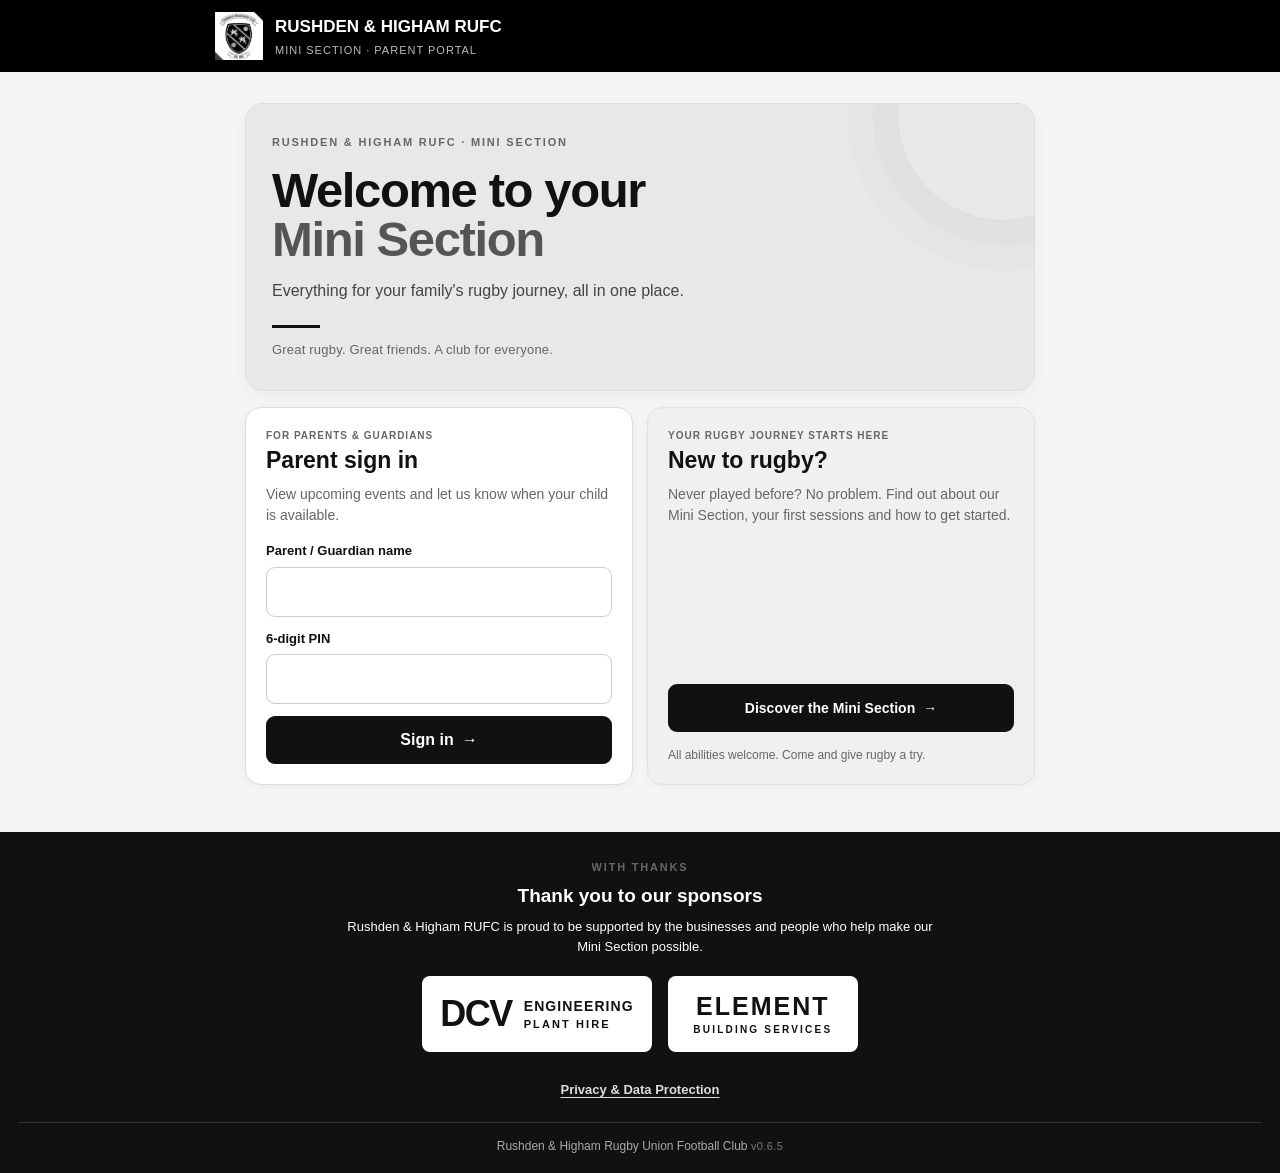
==== index.html @ d263bcb5 "chore: bump app versions [version-managed]" ====
<!DOCTYPE html>
<html lang="en"><head><meta charset="UTF-8"><meta name="viewport" content="width=device-width, initial-scale=1.0"><meta name="theme-color" content="#123b2a"><title>Match Availability | Rushden & Higham RUFC</title><link rel="stylesheet" href="style.css?v=0.6.5"></head>
<body><header class="site-header"><div class="header-inner"><img src="RHRFC.jpg" alt="Rushden & Higham RUFC crest" class="club-logo"><div class="header-copy"><div class="club-name">RUSHDEN & HIGHAM RUFC</div><div class="header-subtitle">MINI SECTION · PARENT PORTAL</div></div></div></header>
<main class="container">
<section id="loading" class="panel"><p>Loading...</p></section>
<section id="parent-home" class="landing-page" hidden>
  <div class="landing-hero">
    <p class="landing-kicker">RUSHDEN &amp; HIGHAM RUFC · MINI SECTION</p>
    <h1>Welcome to your<br><span>Mini Section</span></h1>
    <p class="landing-intro">Everything for your family's rugby journey, all in one place.</p>
    <div class="landing-rule"></div>
    <p class="landing-note">Great rugby. Great friends. A club for everyone.</p>
  </div>
  <div class="landing-options">
    <section class="landing-card sign-in-card">
      <div class="landing-card-top"><p class="eyebrow">FOR PARENTS &amp; GUARDIANS</p></div>
      <h2>Parent sign in</h2>
      <p>View upcoming events and let us know when your child is available.</p>
      <p id="login-feedback" class="form-feedback" role="alert" aria-live="polite" hidden></p>
      <form id="parent-lookup-form">
        <div class="form-group"><label for="lookup-parent-name">Parent / Guardian name</label><input type="text" id="lookup-parent-name" maxlength="100" autocomplete="name" required></div>
        <div class="form-group"><label for="lookup-parent-pin">6-digit PIN</label><input type="tel" id="lookup-parent-pin" inputmode="numeric" pattern="[0-9]{6}" minlength="6" maxlength="6" autocomplete="off" required></div>
        <button type="submit" id="lookup-button">Sign in <span aria-hidden="true">→</span></button>
      </form>
    </section>
    <section class="landing-card new-rugby-card">
      <div class="landing-card-top"><p class="eyebrow">YOUR RUGBY JOURNEY STARTS HERE</p></div>
      <h2>New to rugby?</h2>
      <p>Never played before? No problem. Find out about our Mini Section, your first sessions and how to get started.</p>
      <a class="new-members-link" href="new-members/">Discover the Mini Section <span aria-hidden="true">→</span></a>
      <div class="new-rugby-footnote">All abilities welcome. Come and give rugby a try.</div>
    </section>
  </div>
</section>
<section id="events-section" hidden><div class="panel parent-home-intro"><h2 id="welcome-heading">Your season calendar</h2><p>Upcoming fixtures and club events. Choose an event below and tap Submit availability, then select your child and mark Available, Unavailable or Unsure.</p><div class="parent-account-actions"><button type="button" class="secondary-button" id="share-access-toggle" aria-expanded="false" aria-controls="family-panel">Share Access <span aria-hidden="true">＋</span></button><button type="button" class="secondary-button" id="change-name">Logout</button></div></div><section class="panel family-panel" id="family-panel" aria-labelledby="family-heading" hidden><div class="family-panel-heading"><div><p class="eyebrow">SHARED ACCESS</p><h2 id="family-heading">Share Access</h2></div></div><p>Give another parent or carer access to the same fixtures and availability responses, so you can manage everything together.</p><div id="family-members" class="family-members"><p>Loading linked people…</p></div><div id="family-invitations" class="family-invitations"></div><div class="family-actions"><button type="button" id="family-invite-button">Invite someone</button><button type="button" class="secondary-button" id="family-leave-button" hidden>Leave shared access</button></div><p id="family-feedback" class="family-feedback" role="status" aria-live="polite" hidden></p><div id="family-invite-result" class="family-invite-result" hidden></div></section><div id="home-summary" class="home-summary" aria-live="polite"></div><div class="event-filter-bar" id="event-filters" role="group" aria-label="Filter events"><button type="button" class="event-filter active" data-event-filter="all" aria-pressed="true">All events</button><button type="button" class="event-filter" data-event-filter="needed" aria-pressed="false">Needs response</button><button type="button" class="event-filter" data-event-filter="responded" aria-pressed="false">Responded</button></div><p id="event-count" class="event-count" aria-live="polite"></p><div id="events-list"></div><div id="events-empty" class="panel" hidden></div></section>
<section id="fixture" class="panel" hidden><p class="eyebrow">UPCOMING FIXTURE</p><h1 id="opposition"></h1><div id="fixture-details"></div></section>
<section id="availability-form" class="panel" hidden><div class="form-navigation"><button type="button" class="secondary-button" id="home-button">Home</button></div><h2 id="form-heading">Player availability</h2><p id="form-intro">Please tell us whether your child or children can attend.</p><p id="form-feedback" class="form-feedback" role="alert" aria-live="polite" hidden></p><form id="submission-form"><div class="form-group" id="parent-name-group"><label for="parent-name">Parent / Guardian name</label><input type="text" id="parent-name" required maxlength="100"></div><div id="children"></div><button type="button" id="add-child">+ Add another child</button><button type="submit" id="submit-button">Submit availability</button><button type="button" class="secondary-button" id="cancel-form">Back</button></form></section>
<section id="message" class="panel" hidden></section></main><div id="success-modal" class="success-modal" role="dialog" aria-modal="true" aria-labelledby="success-modal-title" hidden><div class="success-modal-card"><h2 id="success-modal-title">Saved successfully</h2><p id="success-message-text">Your response has been saved.</p><button type="button" id="success-ok">OK</button></div></div><footer class="site-footer">
  <div class="sponsor-thanks"><p class="footer-kicker">WITH THANKS</p><h2>Thank you to our sponsors</h2><p>Rushden &amp; Higham RUFC is proud to be supported by the businesses and people who help make our Mini Section possible.</p><div class="sponsor-logos">
<a class="sponsor-logo-link" href="https://dcvengineeringltd.co.uk/" target="_blank" rel="noopener noreferrer" aria-label="Visit DCV Engineering Plant Hire website"><span class="dcv-wordmark"><strong>DCV</strong><span><b>ENGINEERING</b><small>PLANT HIRE</small></span></span></a>
<div class="sponsor-logo-static" aria-label="Element Building Services"><span class="element-wordmark"><strong>ELEMENT</strong><small>BUILDING SERVICES</small></span></div>
</div></div>
  <div class="footer-policy-link"><a href="policies/">Privacy &amp; Data Protection</a></div>
  <div class="footer-club">Rushden &amp; Higham Rugby Union Football Club <span class="app-version">v0.6.5</span></div>
</footer><script type="module" src="app.js?v=0.6.5"></script></body></html>
---- style.css ----
:root {
    --club-black: #000;
    --background: #f5f5f5;
    --text: #111;
    --muted: #666;
    --border: #ddd;
}

* {
    box-sizing: border-box;
}

html, body {
    margin: 0;
    padding: 0;
    min-height: 100%;
    font-family: Arial, Helvetica, sans-serif;
    background: var(--background);
    color: var(--text);
    line-height: 1.5;
}

button, input, select {
    font: inherit;
}

button {
    cursor: pointer;
}

[hidden] {
    display: none !important;
}

/* HEADER */

.site-header {
    background: #000;
    color: white;
    padding: 12px 16px;
    position: sticky;
    top: 0;
    z-index: 20;
}

.header-inner {
    max-width: 850px;
    margin: auto;
    display: flex;
    align-items: center;
    gap: 12px;
}

.club-logo {
    width: 48px;
    height: 48px;
    object-fit: contain;
    flex-shrink: 0;
}

.header-copy {
    min-width: 0;
}

.club-name {
    font-size: 17px;
    font-weight: 700;
}

.header-subtitle {
    font-size: 11px;
    color: #bbb;
    margin-top: 2px;
    letter-spacing: 1px;
}

/* MAIN LAYOUT */

.container {
    max-width: 850px;
    margin: 0 auto;
    padding: 15px;
}

.panel {
    background: white;
    border-radius: 14px;
    padding: 18px;
    margin-bottom: 15px;
    box-shadow: 0 1px 4px rgba(0,0,0,.05);
}

h1, h2, h3 {
    margin-top: 0;
}

h1 {
    font-size: 25px;
    margin-bottom: 12px;
}

h2 {
    font-size: 22px;
    margin-bottom: 6px;
}

h3 {
    font-size: 17px;
}

p {
    margin-top: 0;
}

.eyebrow {
    color: #666;
    font-size: 12px;
    font-weight: 700;
    letter-spacing: 1px;
}

#fixture-details {
    color: #666;
    font-size: 14px;
}

/* FORMS */

.form-group {
    margin-bottom: 15px;
}

.form-group label,
.child-card label {
    display: block;
    font-weight: 700;
    margin-bottom: 6px;
}

input, select {
    width: 100%;
    padding: 13px;
    border: 1px solid #ccc;
    border-radius: 9px;
    font-size: 16px;
    background: white;
    color: #111;
}

input:focus, select:focus {
    outline: none;
    border-color: #555;
    box-shadow: 0 0 0 2px rgba(0,0,0,.08);
}

/* CHILD CARDS */

.child-card {
    background: #fafafa;
    border: 1px solid #e0e0e0;
    border-left: 4px solid #111;
    border-radius: 10px;
    padding: 16px;
    margin: 18px 0;
}

.child-card h3 {
    margin-bottom: 14px;
    color: #111;
}

.child-card .form-group {
    margin-bottom: 15px;
}

/* BUTTONS */

button {
    width: 100%;
    padding: 15px;
    border: 0;
    border-radius: 11px;
    font-size: 16px;
    font-weight: 700;
    margin-top: 12px;
}

#add-child {
    background: #e5e5e5;
    color: #111;
}

#submit-button {
    background: #000;
    color: white;
}

.remove-child {
    background: #c82333;
    color: white;
    padding: 10px 13px;
    font-size: 14px;
    border-radius: 9px;
}

button:disabled {
    opacity: .6;
    cursor: wait;
}

/* MESSAGES */

.success-message {
    color: #0f5132;
    font-weight: 700;
}

.error-message {
    color: #c82333;
    font-weight: 700;
}

.edit-link {
    overflow-wrap: anywhere;
    padding: 12px;
    background: #eee;
    border-radius: 9px;
    display: block;
    margin: 12px 0;
}

/* FOOTER */

footer {
    text-align: center;
    padding: 20px;
    color: #666;
    font-size: 13px;
}

/* MOBILE */

@media (max-width: 520px) {
    .container {
        padding: 10px;
    }

    .panel {
        border-radius: 12px;
        padding: 15px;
    }

    h1 {
        font-size: 23px;
    }

    .club-name {
        font-size: 16px;
    }

    .club-logo {
        width: 44px;
        height: 44px;
    }

    .child-card {
        padding: 14px;
    }
}
/* CENTRAL PARENT HOME */
.event-card h2{margin-bottom:8px}.event-card p{margin-bottom:7px}.event-groups{color:#666;font-size:14px}
.response-status{display:inline-block;padding:5px 10px;border-radius:20px;font-size:13px;font-weight:700}
.status-done{background:#e5f3e9;color:#14532d}.status-pending{background:#fff1d6;color:#805400}.status-available{background:#e5f3e9;color:#14532d}.status-unavailable{background:#fce8e8;color:#922b2b}.status-unsure{background:#f0edf8;color:#59447b}.status-mixed{background:#edf2e8;color:#40552d}
.secondary-button{background:#e5e5e5;color:#111}input[readonly],select:disabled{background:#f1f1f1;color:#555}

/* CURRENT SEASON CALENDAR */
.calendar-event{border-left:5px solid #777}
.calendar-match{border-left-color:#2f855a}
.calendar-training{border-left-color:#805ad5}
.calendar-other{border-left-color:#dd8b32}
.calendar-holiday{border-left-color:#d6a928}
.calendar-cancelled{border-left-color:#999;opacity:.78}


/* Parent form feedback and calendar event colours */
.form-feedback{padding:11px 13px;margin:10px 0 14px;border-radius:9px;background:#f8d7da;color:#842029;font-size:14px;font-weight:600}
.calendar-match-home{border-left-color:#198754}
.calendar-match-away{border-left-color:#0d6efd}
/* Keep each parent-card heading in the same colour as its side stripe. */
.calendar-match:not(.calendar-match-home):not(.calendar-match-away) .eyebrow{color:#2f855a}
.calendar-match-home .eyebrow{color:#198754}
.calendar-match-away .eyebrow{color:#0d6efd}
.calendar-training .eyebrow{color:#8960ad}
.calendar-other .eyebrow{color:#d97706}
.calendar-holiday .eyebrow{color:#d6a900}
.calendar-cancelled .eyebrow{color:#777}
.calendar-training{border-left-color:#8960ad}
.calendar-other{border-left-color:#d97706}
.calendar-holiday{border-left-color:#d6a900}
.calendar-cancelled{border-left-color:#999;opacity:.78}


/* Parent Home usability */
.parent-home-intro .secondary-button{width:auto;min-width:150px;padding:10px 16px;margin-top:4px}
.home-summary{display:grid;grid-template-columns:repeat(3,minmax(0,1fr));gap:10px;margin:0 0 14px}
.summary-item{background:#fff;border:1px solid var(--border);border-radius:12px;padding:12px;text-align:center;display:flex;flex-direction:column;gap:2px}
.summary-item strong{font-size:23px;line-height:1.2}
.summary-item span{font-size:12px;color:var(--muted)}
.event-filter-bar{display:flex;gap:8px;overflow-x:auto;padding:2px 0 8px;margin-bottom:4px}
.event-filter-bar .event-filter{width:auto;white-space:nowrap;flex:0 0 auto;margin:0;padding:9px 14px;border:1px solid var(--border);background:#fff;color:#222;font-size:14px;border-radius:22px}
.event-filter-bar .event-filter.active{background:#111;color:#fff;border-color:#111}
.event-count{font-size:13px;color:var(--muted);margin:0 2px 10px}
.event-card{position:relative}
.event-card h2{overflow-wrap:anywhere}
.event-card button:not(.secondary-button){max-width:320px}
@media(max-width:520px){.home-summary{gap:7px}.summary-item{padding:10px 5px}.summary-item strong{font-size:21px}.summary-item span{font-size:11px}.event-filter-bar .event-filter{font-size:13px;padding:9px 12px}.event-card button:not(.secondary-button){max-width:none}}


/* Parent response form refinements */
.child-card-heading{display:flex;align-items:center;justify-content:space-between;gap:12px;margin-bottom:14px}
.child-card-heading h3{margin:0}
.child-card .remove-child{width:auto;margin:0;padding:6px 10px;background:#f3e4e4;color:#842029;border:1px solid #e6caca;font-size:13px;border-radius:7px;flex:0 0 auto}
.form-navigation{display:flex;justify-content:flex-end;margin-bottom:12px}
.form-navigation button{width:auto;min-width:90px;margin:0;padding:9px 16px}
#cancel-form{background:#e5e5e5;color:#111}
.success-modal[hidden]{display:none}
.success-modal{position:fixed;inset:0;z-index:100;background:rgba(0,0,0,.55);display:flex;align-items:center;justify-content:center;padding:20px}
.success-modal-card{width:min(100%,380px);background:#fff;border-radius:14px;padding:24px;text-align:center;box-shadow:0 12px 40px rgba(0,0,0,.25)}
.success-modal-card h2{font-size:21px;margin-bottom:10px}
.success-modal-card p{margin-bottom:18px}
.success-modal-card button{margin:0;background:#000;color:#fff}


/* Compact parent event cards; only differing age-group options are emphasised */
.event-card.panel{padding:12px 14px;margin-bottom:10px;border-radius:11px}
.event-card h2{font-size:19px;line-height:1.25;margin-bottom:5px}
.event-card p{margin-bottom:4px}
.event-card .event-groups{font-size:13px}
.event-card .event-groups-different{display:inline-block;padding:2px 7px;border-radius:6px;background:#fff1c2;color:#704f00;font-weight:800}
@media(max-width:520px){.event-card.panel{padding:11px 12px;margin-bottom:9px}.event-card h2{font-size:18px}}

/* Small parent-site release number */
.app-version{font-size:11px;color:#888;margin:4px 0 0;letter-spacing:.4px}


/* New members link on the parent landing page */
.new-members-prompt{display:flex;align-items:center;justify-content:space-between;gap:14px;margin-top:20px;padding:15px;background:#f5f5f5;border:1px solid #ddd;border-radius:11px}
.new-members-prompt strong{display:block;margin-bottom:3px}
.new-members-prompt p{margin:0;color:#666;font-size:14px}
.new-members-link{display:inline-flex;align-items:center;justify-content:center;flex:0 0 auto;min-height:42px;padding:10px 16px;border-radius:9px;background:#000;color:#fff;text-decoration:none;font-weight:700;font-size:14px}
@media(max-width:420px){.new-members-prompt{align-items:stretch;flex-direction:column}.new-members-link{width:100%}}


/* MINI SECTION LANDING PAGE */
.landing-page{max-width:850px;margin:0 auto;padding:16px 15px 24px}
.landing-hero{position:relative;overflow:hidden;background:#e8e8e8;color:#111;border:1px solid #dedede;border-radius:18px;padding:30px 26px;margin-bottom:16px;box-shadow:0 4px 16px rgba(0,0,0,.045)}
.landing-hero:after{content:"";position:absolute;width:210px;height:210px;border:1px solid rgba(0,0,0,.055);border-radius:50%;right:-75px;top:-95px;box-shadow:0 0 0 24px rgba(0,0,0,.018),0 0 0 50px rgba(0,0,0,.012);pointer-events:none}
.landing-kicker,.footer-kicker{font-size:11px;letter-spacing:1.8px;font-weight:800;color:#666;margin:0 0 15px}
.landing-hero h1{font-size:clamp(34px,7vw,49px);line-height:1.02;letter-spacing:-1.4px;margin:0 0 14px;max-width:550px}
.landing-hero h1 span{color:#555}
.landing-intro{font-size:16px;color:#444;max-width:470px;margin:0}
.landing-rule{height:3px;width:48px;background:#111;margin:22px 0 12px}
.landing-note{font-size:13px;color:#666;margin:0;letter-spacing:.2px}
.landing-options{display:grid;grid-template-columns:1fr 1fr;gap:14px}
.landing-card{background:#fff;border:1px solid #ddd;border-radius:16px;padding:20px;box-shadow:0 2px 9px rgba(0,0,0,.045);display:flex;flex-direction:column}
.landing-card .eyebrow{margin:0;font-size:10px;letter-spacing:1px}
.landing-card h2{font-size:23px;margin:0 0 7px}
.landing-card>p:not(.eyebrow){font-size:14px;color:#666;margin:0 0 15px}
.landing-card .form-group{margin-bottom:12px}
.landing-card label{font-size:13px}
.landing-card input{padding:12px;border-radius:9px}
.landing-card button,.landing-card .new-members-link{width:100%;min-height:48px;margin-top:3px;display:flex;align-items:center;justify-content:center;gap:8px;background:#111;color:#fff;text-decoration:none;border-radius:9px;font-weight:700;padding:12px 16px}
.landing-card .new-members-link{margin-top:auto}
.new-rugby-card{background:#f0f0f0;border-color:#e2e2e2}
.new-rugby-footnote{font-size:12px;color:#666;margin-top:14px}
.site-footer{background:#111;color:#fff;text-align:center;margin-top:8px;padding:27px 18px 18px}
.sponsor-thanks{max-width:600px;margin:0 auto 20px}
.sponsor-thanks .footer-kicker{margin-bottom:6px}
.sponsor-thanks h2{font-size:19px;margin:0 0 7px}
.sponsor-thanks>p:last-child{font-size:13px;color:#bbb;margin:0}
.footer-club{border-top:1px solid #333;padding-top:14px;color:#aaa;font-size:12px}
.site-footer .app-version{color:#777}
@media(max-width:620px){.landing-options{grid-template-columns:1fr}.landing-hero{padding:25px 21px}.landing-card{padding:18px}.landing-card .new-members-link{margin-top:6px}}

/* DIRECT FIXTURE LINKS: keep the parent focused on the selected fixture */
.fixture-entry .landing-hero,
.fixture-entry .new-rugby-card{display:none}
.fixture-entry .landing-options{grid-template-columns:minmax(0,520px);justify-content:center}
.fixture-entry .landing-card{width:100%}
.fixture-entry .landing-page{padding-top:8px}
#fixture{max-width:620px;margin:0 auto 14px}
@media(max-width:620px){.fixture-entry .landing-options{grid-template-columns:1fr}}



/* Sponsor logos */
.sponsor-logos{display:flex;justify-content:center;align-items:stretch;gap:16px;flex-wrap:wrap;margin:20px auto 0}
.sponsor-logo-link,.sponsor-logo-static{display:flex;align-items:center;justify-content:center;min-width:190px;min-height:76px;padding:12px 18px;border-radius:8px;background:#fff;text-decoration:none}
.sponsor-logo-link{transition:opacity .15s ease}
.sponsor-logo-link:hover{opacity:.82}
.dcv-wordmark{display:flex;align-items:center;gap:12px;color:#111;line-height:1}
.dcv-wordmark>strong{font-size:36px;font-weight:900;letter-spacing:-1.5px}
.dcv-wordmark>span{display:flex;flex-direction:column;align-items:flex-start;gap:6px}
.dcv-wordmark b{font-size:14px;font-weight:800;letter-spacing:1.1px;line-height:1}
.dcv-wordmark small{font-size:11px;font-weight:800;letter-spacing:2.1px;line-height:1}
.element-wordmark{display:flex;flex-direction:column;align-items:center;justify-content:center;color:#111;line-height:1.05}
.element-wordmark strong{font-size:25px;font-weight:900;letter-spacing:2px}
.element-wordmark small{font-size:10px;font-weight:800;letter-spacing:2.2px;margin-top:6px}

/* Family sharing */
.family-panel{margin-top:1.25rem;border:1px solid var(--line,#e3e8e5)}
.family-panel>p{color:var(--muted,#65736b);line-height:1.55}
.family-panel-heading h2{margin:.1rem 0 .5rem}
.family-members{display:grid;gap:.55rem;margin:1rem 0}
.family-member{display:flex;align-items:center;justify-content:space-between;gap:.75rem;padding:.75rem .9rem;background:var(--surface-soft,#f5f7f5);border-radius:12px}
.family-member-name{font-weight:650}
.family-member-you{font-size:.82rem;color:var(--muted,#65736b);margin-left:.4rem}
.family-invitation{display:flex;align-items:center;justify-content:space-between;gap:.75rem;padding:.7rem 0;border-top:1px solid var(--line,#e3e8e5);font-size:.9rem}
.family-actions{display:flex;gap:.65rem;flex-wrap:wrap;margin-top:.9rem}
.family-feedback{margin:.75rem 0;padding:.7rem .85rem;border-radius:10px;background:var(--surface-soft,#f5f7f5)}
.family-invite-result{margin-top:.8rem;padding:.8rem;border:1px solid var(--line,#e3e8e5);border-radius:12px;overflow-wrap:anywhere}
.family-invite-result input{width:100%;margin:.4rem 0;padding:.7rem;border:1px solid var(--line,#d9e1dc);border-radius:8px}
.family-small-button{font-size:.82rem;padding:.4rem .65rem}
@media(max-width:520px){.family-member,.family-invitation{align-items:flex-start;flex-direction:column}}


/* Share Access placement and compact account controls */
.parent-account-actions{display:flex;align-items:center;justify-content:space-between;gap:10px;flex-wrap:wrap;margin-top:12px}
.parent-account-actions button{width:auto;min-width:130px;margin:0;padding:10px 15px;font-size:14px}
.family-panel{margin-top:0}
.family-panel-heading h2{margin:.1rem 0 .5rem}
@media(max-width:420px){.parent-account-actions{align-items:stretch}.parent-account-actions button{flex:1}}

/* PRIVACY & DATA PROTECTION LINK */
.footer-policy-link{margin:0 auto 14px}.footer-policy-link a{display:inline-block;color:#ddd;text-decoration:underline;text-underline-offset:3px;font-weight:700;font-size:13px;padding:8px 12px}
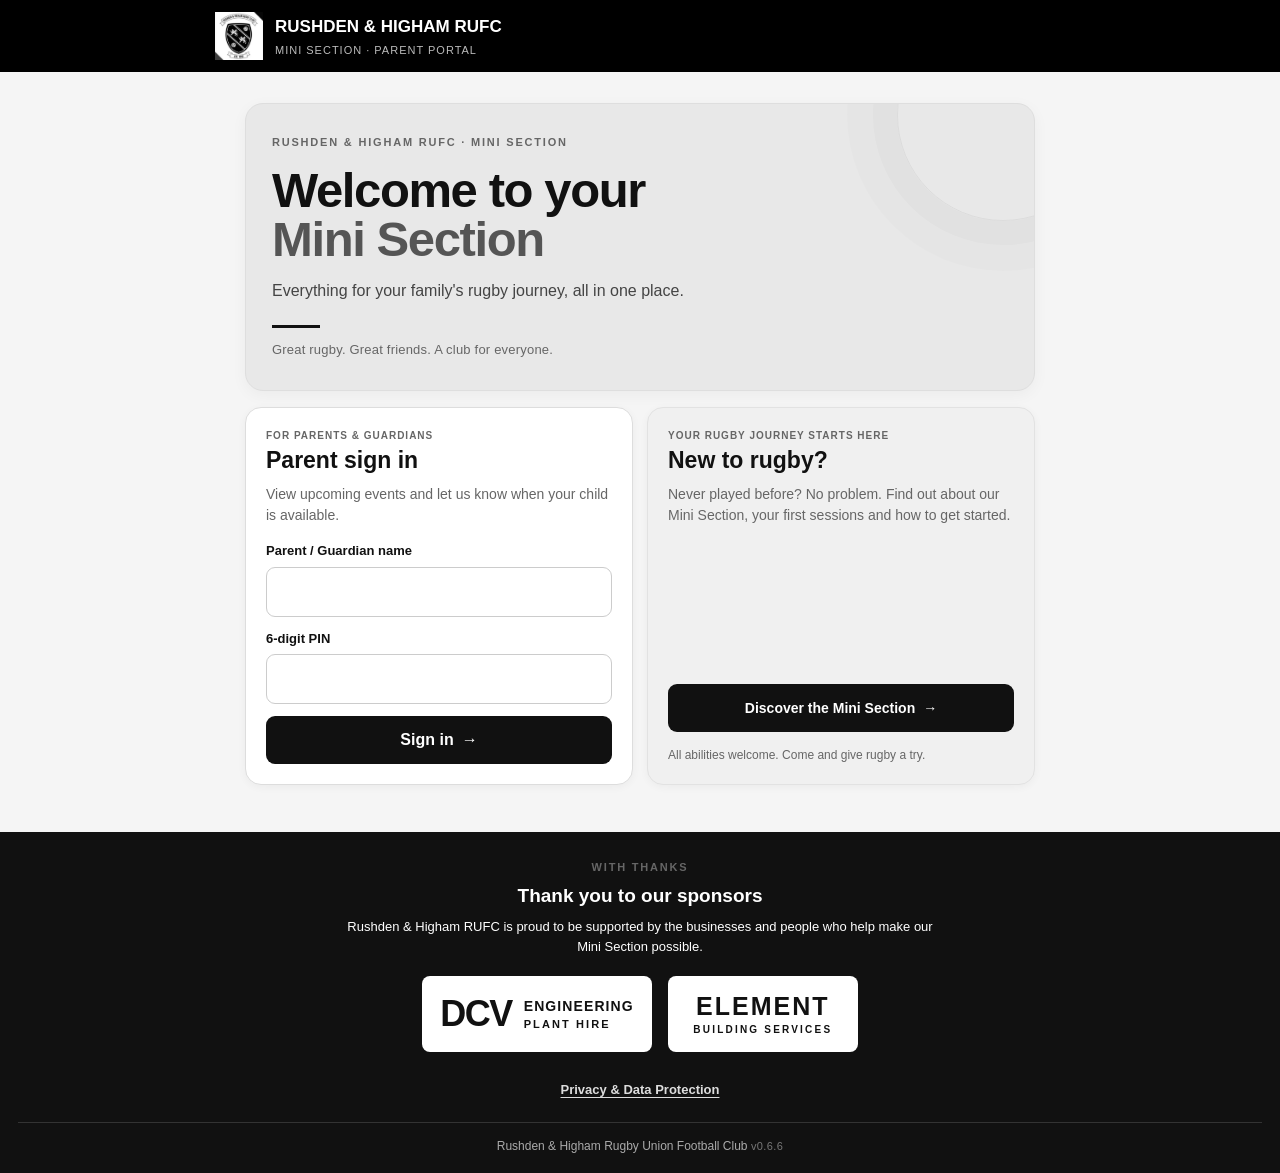
==== commit 0d873e0b: "chore: bump app versions [version-managed]" ====
--- a/index.html
+++ b/index.html
@@ -1,5 +1,5 @@
 <!DOCTYPE html>
-<html lang="en"><head><meta charset="UTF-8"><meta name="viewport" content="width=device-width, initial-scale=1.0"><meta name="theme-color" content="#123b2a"><title>Match Availability | Rushden & Higham RUFC</title><link rel="stylesheet" href="style.css?v=0.6.5"></head>
+<html lang="en"><head><meta charset="UTF-8"><meta name="viewport" content="width=device-width, initial-scale=1.0"><meta name="theme-color" content="#123b2a"><title>Match Availability | Rushden & Higham RUFC</title><link rel="stylesheet" href="style.css?v=0.6.6"></head>
 <body><header class="site-header"><div class="header-inner"><img src="RHRFC.jpg" alt="Rushden & Higham RUFC crest" class="club-logo"><div class="header-copy"><div class="club-name">RUSHDEN & HIGHAM RUFC</div><div class="header-subtitle">MINI SECTION · PARENT PORTAL</div></div></div></header>
 <main class="container">
 <section id="loading" class="panel"><p>Loading...</p></section>
@@ -41,5 +41,5 @@
 <div class="sponsor-logo-static" aria-label="Element Building Services"><span class="element-wordmark"><strong>ELEMENT</strong><small>BUILDING SERVICES</small></span></div>
 </div></div>
   <div class="footer-policy-link"><a href="policies/">Privacy &amp; Data Protection</a></div>
-  <div class="footer-club">Rushden &amp; Higham Rugby Union Football Club <span class="app-version">v0.6.5</span></div>
-</footer><script type="module" src="app.js?v=0.6.5"></script></body></html>+  <div class="footer-club">Rushden &amp; Higham Rugby Union Football Club <span class="app-version">v0.6.6</span></div>
+</footer><script type="module" src="app.js?v=0.6.6"></script></body></html>
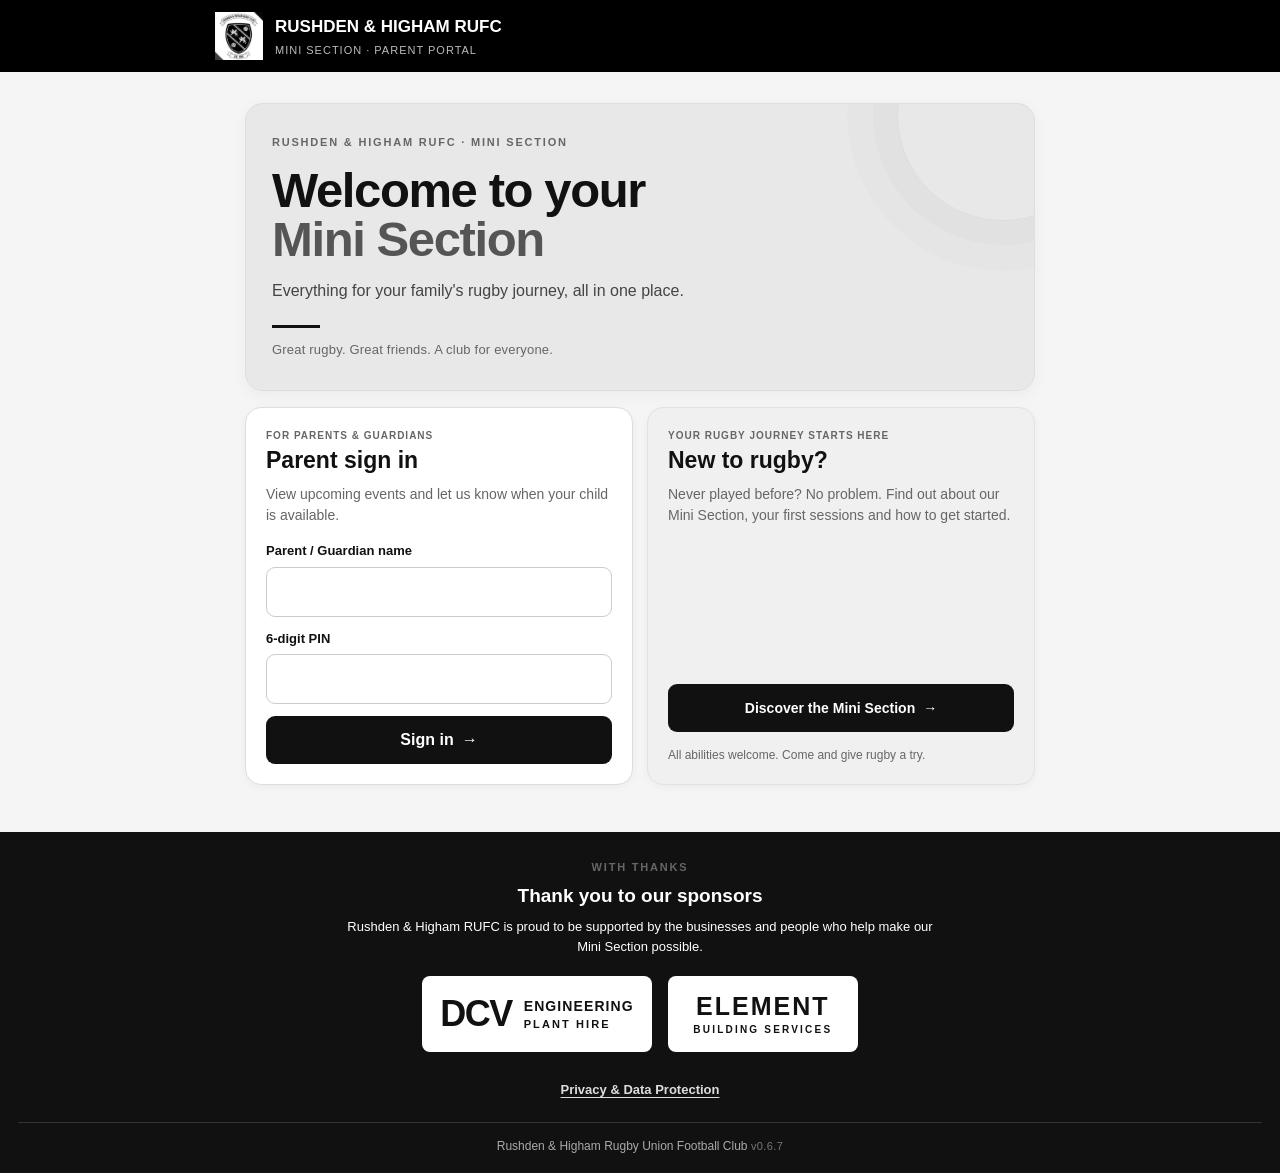
==== commit d8bd03b1: "chore: bump app versions [version-managed]" ====
--- a/index.html
+++ b/index.html
@@ -1,5 +1,5 @@
 <!DOCTYPE html>
-<html lang="en"><head><meta charset="UTF-8"><meta name="viewport" content="width=device-width, initial-scale=1.0"><meta name="theme-color" content="#123b2a"><title>Match Availability | Rushden & Higham RUFC</title><link rel="stylesheet" href="style.css?v=0.6.6"></head>
+<html lang="en"><head><meta charset="UTF-8"><meta name="viewport" content="width=device-width, initial-scale=1.0"><meta name="theme-color" content="#123b2a"><title>Match Availability | Rushden & Higham RUFC</title><link rel="stylesheet" href="style.css?v=0.6.7"></head>
 <body><header class="site-header"><div class="header-inner"><img src="RHRFC.jpg" alt="Rushden & Higham RUFC crest" class="club-logo"><div class="header-copy"><div class="club-name">RUSHDEN & HIGHAM RUFC</div><div class="header-subtitle">MINI SECTION · PARENT PORTAL</div></div></div></header>
 <main class="container">
 <section id="loading" class="panel"><p>Loading...</p></section>
@@ -41,5 +41,5 @@
 <div class="sponsor-logo-static" aria-label="Element Building Services"><span class="element-wordmark"><strong>ELEMENT</strong><small>BUILDING SERVICES</small></span></div>
 </div></div>
   <div class="footer-policy-link"><a href="policies/">Privacy &amp; Data Protection</a></div>
-  <div class="footer-club">Rushden &amp; Higham Rugby Union Football Club <span class="app-version">v0.6.6</span></div>
-</footer><script type="module" src="app.js?v=0.6.6"></script></body></html>+  <div class="footer-club">Rushden &amp; Higham Rugby Union Football Club <span class="app-version">v0.6.7</span></div>
+</footer><script type="module" src="app.js?v=0.6.7"></script></body></html>
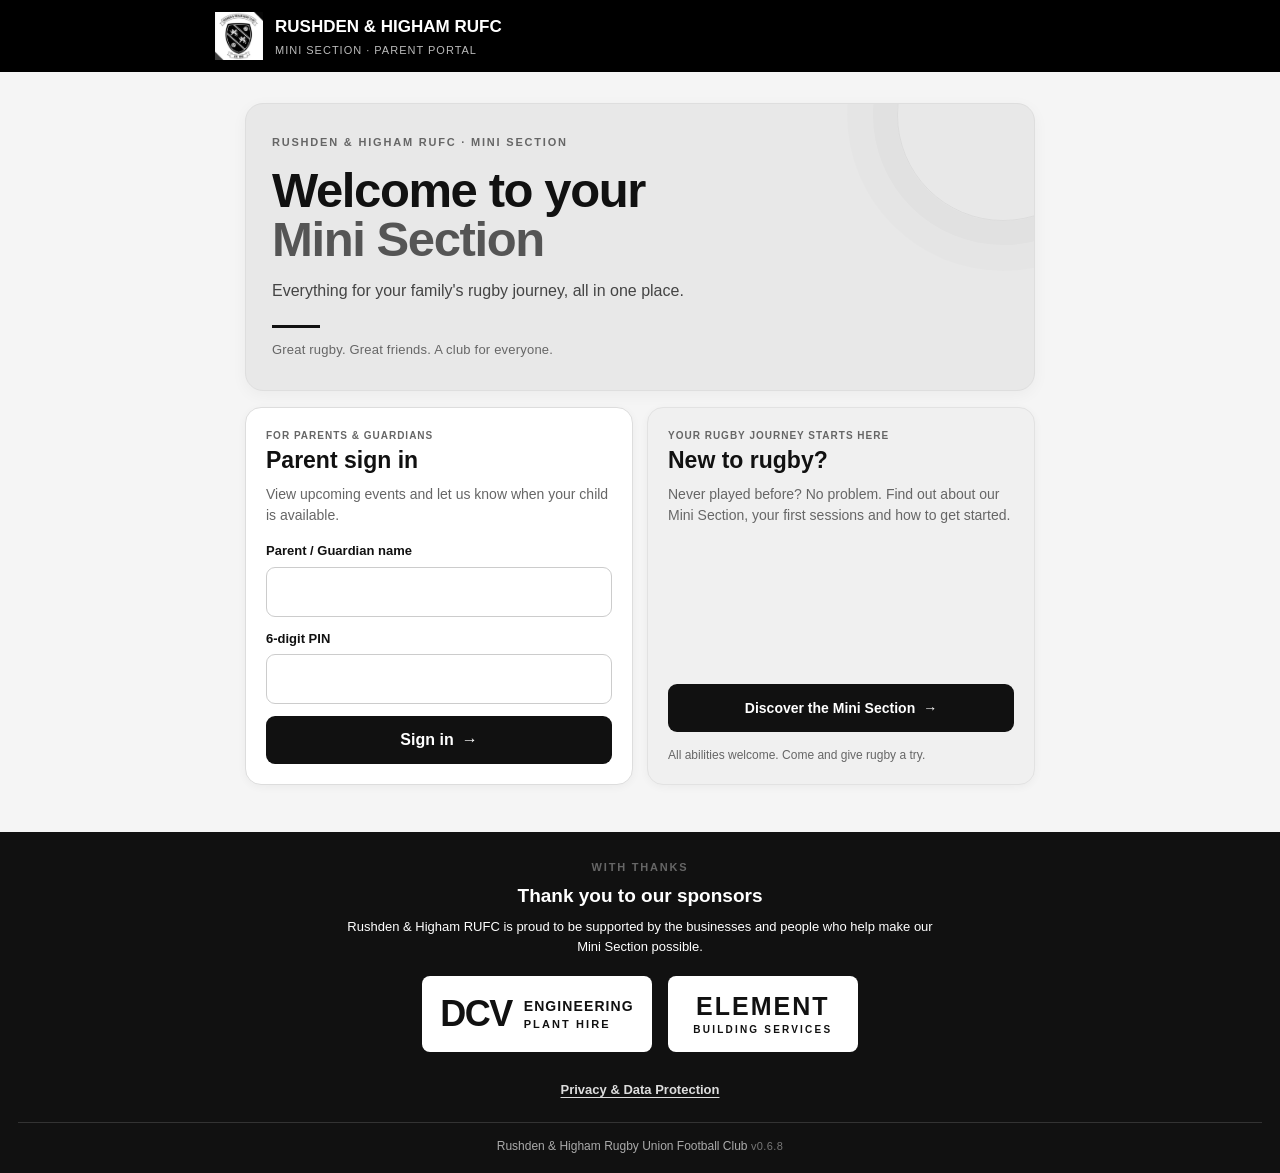
==== commit a5de2dea: "chore: bump app versions [version-managed]" ====
--- a/index.html
+++ b/index.html
@@ -1,5 +1,5 @@
 <!DOCTYPE html>
-<html lang="en"><head><meta charset="UTF-8"><meta name="viewport" content="width=device-width, initial-scale=1.0"><meta name="theme-color" content="#123b2a"><title>Match Availability | Rushden & Higham RUFC</title><link rel="stylesheet" href="style.css?v=0.6.7"></head>
+<html lang="en"><head><meta charset="UTF-8"><meta name="viewport" content="width=device-width, initial-scale=1.0"><meta name="theme-color" content="#123b2a"><title>Match Availability | Rushden & Higham RUFC</title><link rel="stylesheet" href="style.css?v=0.6.8"></head>
 <body><header class="site-header"><div class="header-inner"><img src="RHRFC.jpg" alt="Rushden & Higham RUFC crest" class="club-logo"><div class="header-copy"><div class="club-name">RUSHDEN & HIGHAM RUFC</div><div class="header-subtitle">MINI SECTION · PARENT PORTAL</div></div></div></header>
 <main class="container">
 <section id="loading" class="panel"><p>Loading...</p></section>
@@ -41,5 +41,5 @@
 <div class="sponsor-logo-static" aria-label="Element Building Services"><span class="element-wordmark"><strong>ELEMENT</strong><small>BUILDING SERVICES</small></span></div>
 </div></div>
   <div class="footer-policy-link"><a href="policies/">Privacy &amp; Data Protection</a></div>
-  <div class="footer-club">Rushden &amp; Higham Rugby Union Football Club <span class="app-version">v0.6.7</span></div>
-</footer><script type="module" src="app.js?v=0.6.7"></script></body></html>+  <div class="footer-club">Rushden &amp; Higham Rugby Union Football Club <span class="app-version">v0.6.8</span></div>
+</footer><script type="module" src="app.js?v=0.6.8"></script></body></html>
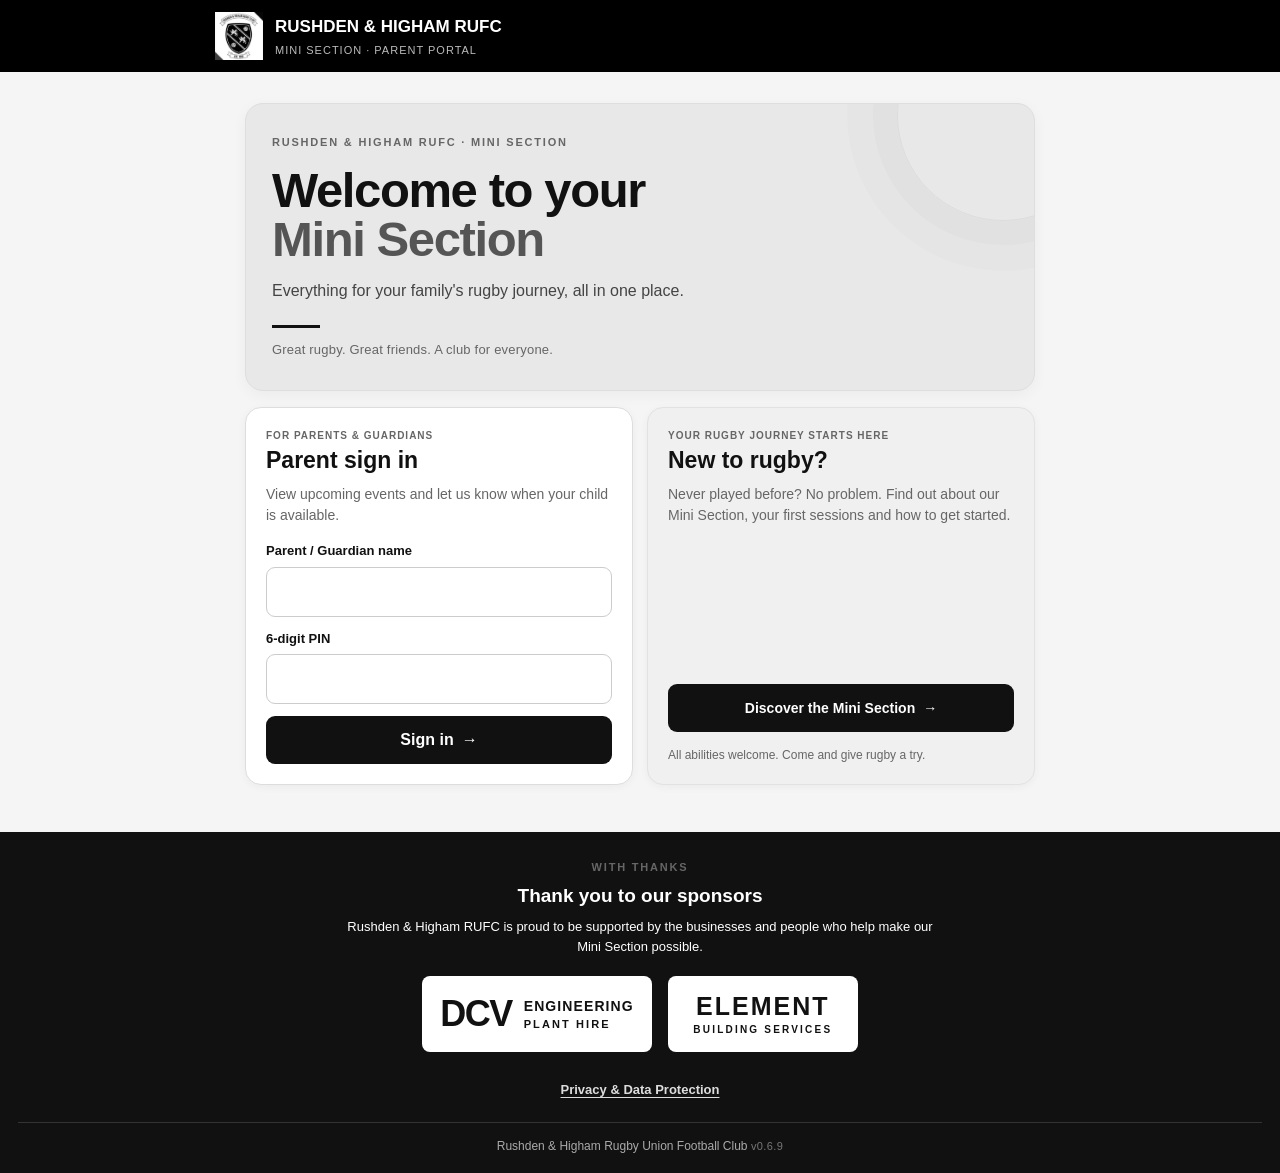
==== commit e7add78f: "chore: bump app versions [version-managed]" ====
--- a/index.html
+++ b/index.html
@@ -1,5 +1,5 @@
 <!DOCTYPE html>
-<html lang="en"><head><meta charset="UTF-8"><meta name="viewport" content="width=device-width, initial-scale=1.0"><meta name="theme-color" content="#123b2a"><title>Match Availability | Rushden & Higham RUFC</title><link rel="stylesheet" href="style.css?v=0.6.8"></head>
+<html lang="en"><head><meta charset="UTF-8"><meta name="viewport" content="width=device-width, initial-scale=1.0"><meta name="theme-color" content="#123b2a"><title>Match Availability | Rushden & Higham RUFC</title><link rel="stylesheet" href="style.css?v=0.6.9"></head>
 <body><header class="site-header"><div class="header-inner"><img src="RHRFC.jpg" alt="Rushden & Higham RUFC crest" class="club-logo"><div class="header-copy"><div class="club-name">RUSHDEN & HIGHAM RUFC</div><div class="header-subtitle">MINI SECTION · PARENT PORTAL</div></div></div></header>
 <main class="container">
 <section id="loading" class="panel"><p>Loading...</p></section>
@@ -41,5 +41,5 @@
 <div class="sponsor-logo-static" aria-label="Element Building Services"><span class="element-wordmark"><strong>ELEMENT</strong><small>BUILDING SERVICES</small></span></div>
 </div></div>
   <div class="footer-policy-link"><a href="policies/">Privacy &amp; Data Protection</a></div>
-  <div class="footer-club">Rushden &amp; Higham Rugby Union Football Club <span class="app-version">v0.6.8</span></div>
-</footer><script type="module" src="app.js?v=0.6.8"></script></body></html>+  <div class="footer-club">Rushden &amp; Higham Rugby Union Football Club <span class="app-version">v0.6.9</span></div>
+</footer><script type="module" src="app.js?v=0.6.9"></script></body></html>
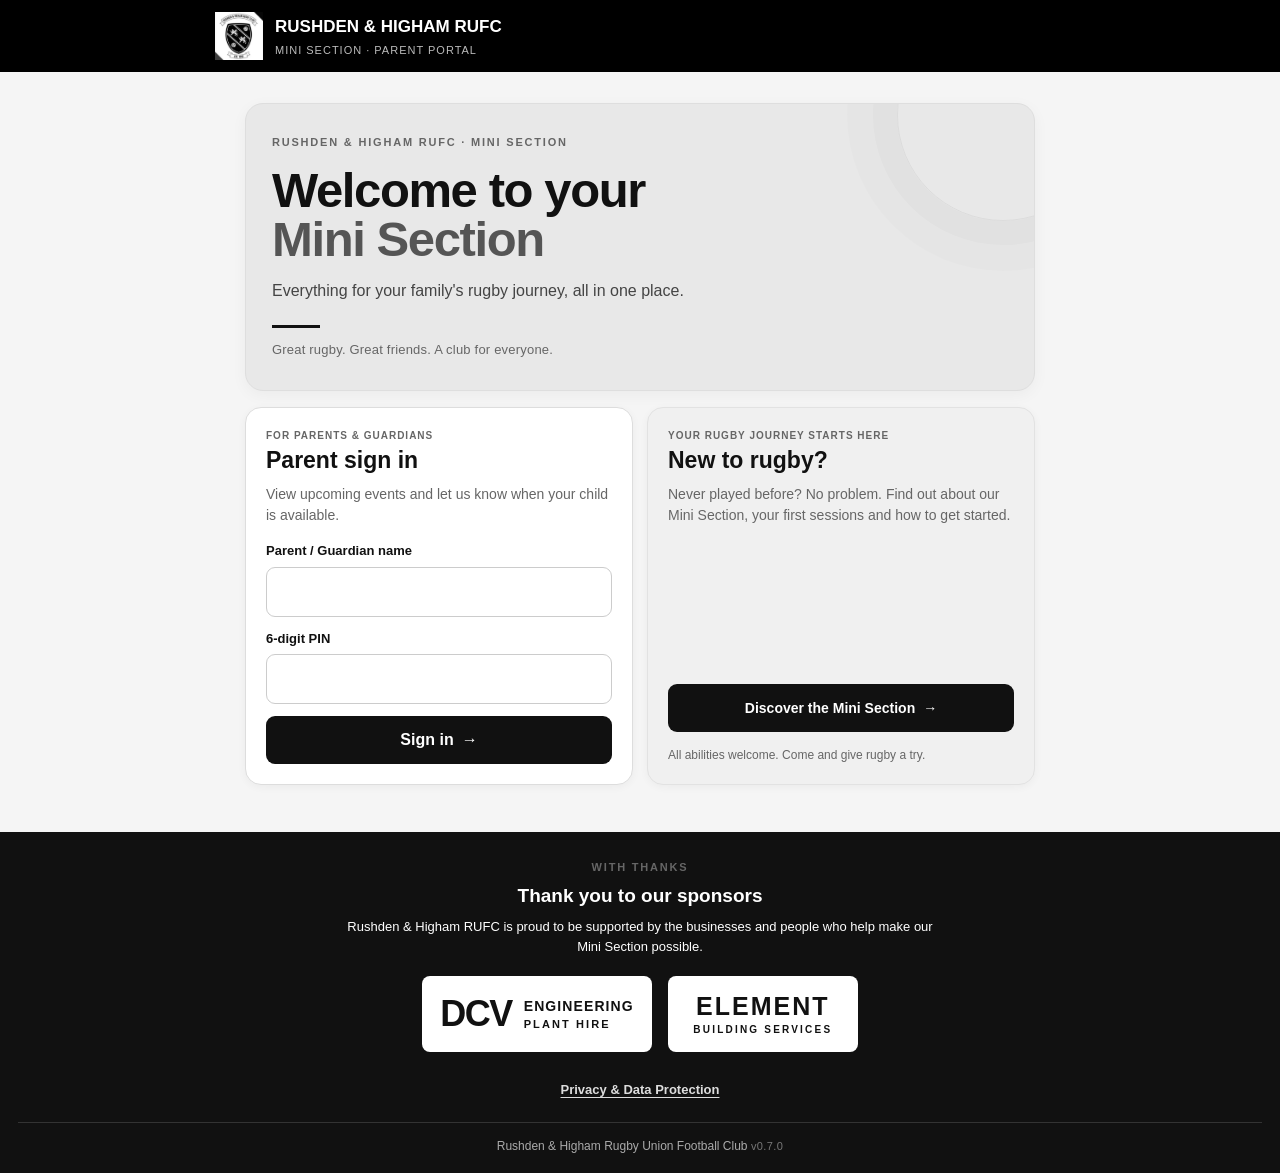
==== commit eb3b4bdd: "chore: bump app versions [version-managed]" ====
--- a/index.html
+++ b/index.html
@@ -1,5 +1,5 @@
 <!DOCTYPE html>
-<html lang="en"><head><meta charset="UTF-8"><meta name="viewport" content="width=device-width, initial-scale=1.0"><meta name="theme-color" content="#123b2a"><title>Match Availability | Rushden & Higham RUFC</title><link rel="stylesheet" href="style.css?v=0.6.9"></head>
+<html lang="en"><head><meta charset="UTF-8"><meta name="viewport" content="width=device-width, initial-scale=1.0"><meta name="theme-color" content="#123b2a"><title>Match Availability | Rushden & Higham RUFC</title><link rel="stylesheet" href="style.css?v=0.7.0"></head>
 <body><header class="site-header"><div class="header-inner"><img src="RHRFC.jpg" alt="Rushden & Higham RUFC crest" class="club-logo"><div class="header-copy"><div class="club-name">RUSHDEN & HIGHAM RUFC</div><div class="header-subtitle">MINI SECTION · PARENT PORTAL</div></div></div></header>
 <main class="container">
 <section id="loading" class="panel"><p>Loading...</p></section>
@@ -19,7 +19,7 @@
       <p id="login-feedback" class="form-feedback" role="alert" aria-live="polite" hidden></p>
       <form id="parent-lookup-form">
         <div class="form-group"><label for="lookup-parent-name">Parent / Guardian name</label><input type="text" id="lookup-parent-name" maxlength="100" autocomplete="name" required></div>
-        <div class="form-group"><label for="lookup-parent-pin">6-digit PIN</label><input type="tel" id="lookup-parent-pin" inputmode="numeric" pattern="[0-9]{6}" minlength="6" maxlength="6" autocomplete="off" required></div>
+        <div class="form-group"><label for="lookup-parent-pin">6-digit PIN</label><input type="password" id="lookup-parent-pin" inputmode="numeric" pattern="[0-9]{6}" minlength="6" maxlength="6" autocomplete="off" required></div>
         <button type="submit" id="lookup-button">Sign in <span aria-hidden="true">→</span></button>
       </form>
     </section>
@@ -41,5 +41,5 @@
 <div class="sponsor-logo-static" aria-label="Element Building Services"><span class="element-wordmark"><strong>ELEMENT</strong><small>BUILDING SERVICES</small></span></div>
 </div></div>
   <div class="footer-policy-link"><a href="policies/">Privacy &amp; Data Protection</a></div>
-  <div class="footer-club">Rushden &amp; Higham Rugby Union Football Club <span class="app-version">v0.6.9</span></div>
-</footer><script type="module" src="app.js?v=0.6.9"></script></body></html>+  <div class="footer-club">Rushden &amp; Higham Rugby Union Football Club <span class="app-version">v0.7.0</span></div>
+</footer><script type="module" src="app.js?v=0.7.0"></script></body></html>
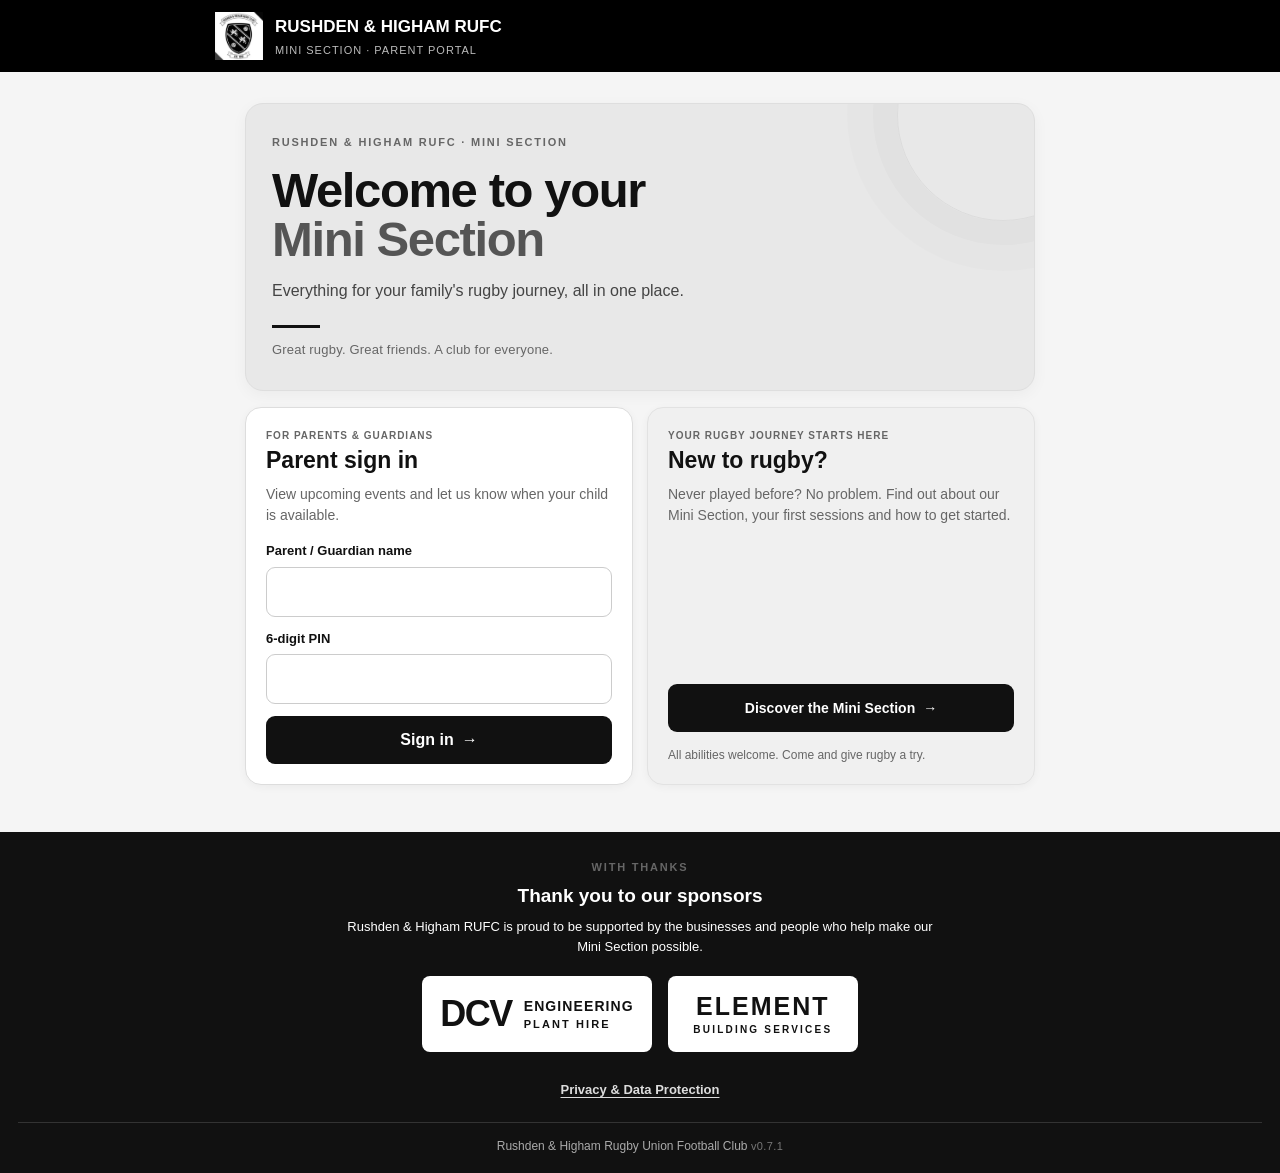
==== commit 22fdc043: "chore: bump app versions [version-managed]" ====
--- a/index.html
+++ b/index.html
@@ -1,5 +1,5 @@
 <!DOCTYPE html>
-<html lang="en"><head><meta charset="UTF-8"><meta name="viewport" content="width=device-width, initial-scale=1.0"><meta name="theme-color" content="#123b2a"><title>Match Availability | Rushden & Higham RUFC</title><link rel="stylesheet" href="style.css?v=0.7.0"></head>
+<html lang="en"><head><meta charset="UTF-8"><meta name="viewport" content="width=device-width, initial-scale=1.0"><meta name="theme-color" content="#123b2a"><title>Match Availability | Rushden & Higham RUFC</title><link rel="stylesheet" href="style.css?v=0.7.1"></head>
 <body><header class="site-header"><div class="header-inner"><img src="RHRFC.jpg" alt="Rushden & Higham RUFC crest" class="club-logo"><div class="header-copy"><div class="club-name">RUSHDEN & HIGHAM RUFC</div><div class="header-subtitle">MINI SECTION · PARENT PORTAL</div></div></div></header>
 <main class="container">
 <section id="loading" class="panel"><p>Loading...</p></section>
@@ -41,5 +41,5 @@
 <div class="sponsor-logo-static" aria-label="Element Building Services"><span class="element-wordmark"><strong>ELEMENT</strong><small>BUILDING SERVICES</small></span></div>
 </div></div>
   <div class="footer-policy-link"><a href="policies/">Privacy &amp; Data Protection</a></div>
-  <div class="footer-club">Rushden &amp; Higham Rugby Union Football Club <span class="app-version">v0.7.0</span></div>
-</footer><script type="module" src="app.js?v=0.7.0"></script></body></html>+  <div class="footer-club">Rushden &amp; Higham Rugby Union Football Club <span class="app-version">v0.7.1</span></div>
+</footer><script type="module" src="app.js?v=0.7.1"></script></body></html>
